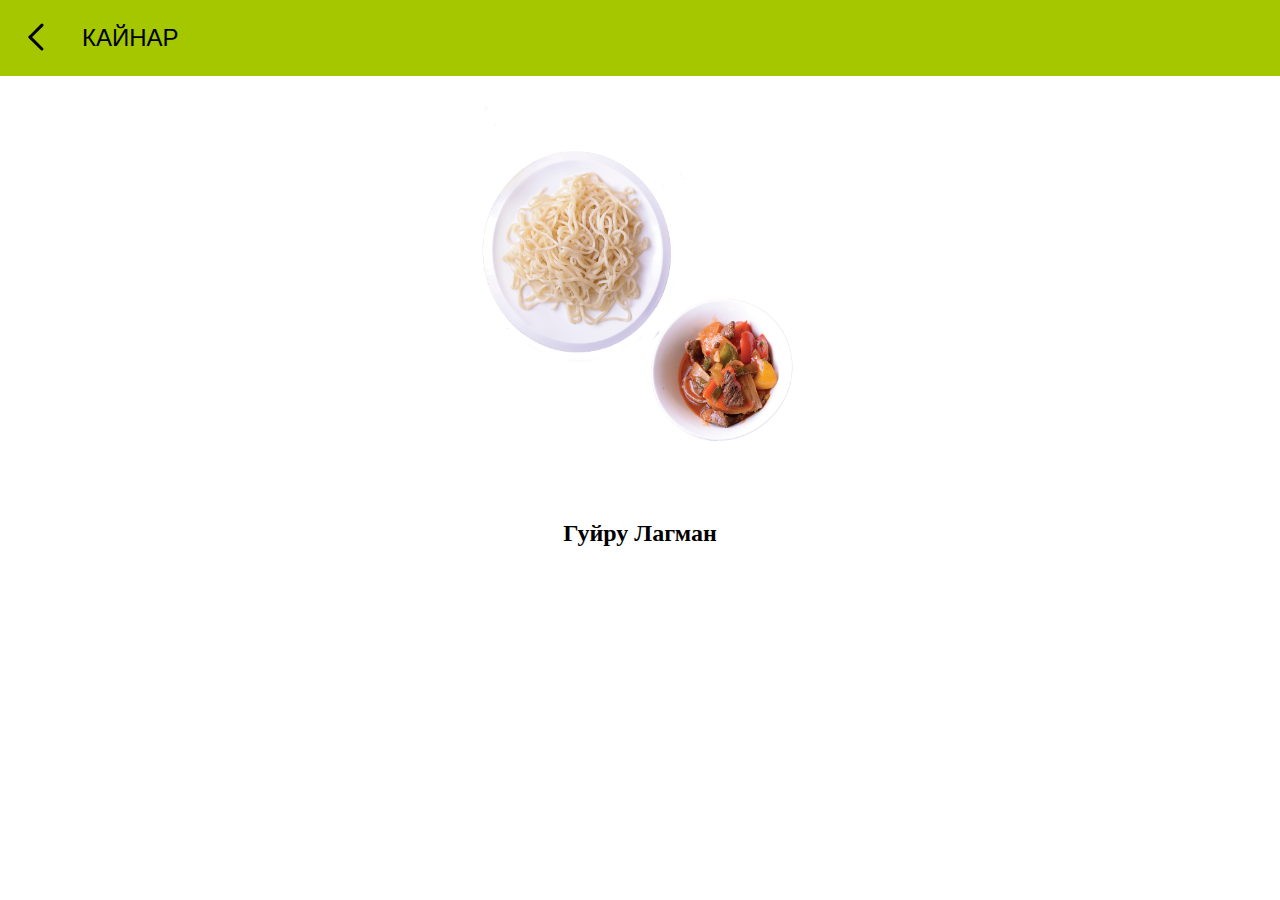
==== card.html @ 7f2285bd "first commit" ====
<!DOCTYPE html>
<html lang="en">
<head>
    <meta charset="UTF-8">
    <meta name="viewport" content="width=device-width, initial-scale=1.0">
    <link rel="stylesheet" href="index.css">
    <title>Kaynar</title>
</head>
<body>
    <header class="header">
        <button class="header__back-button">
            <img src="./back-button.svg" alt="Назад">
        </button>
        <div class="logo-title">КАЙНАР</div>
    </header>
    <div class="card-page">
        <img src="./lagman.jpg" alt="Лагман" class="card-page__image">
        <h2 class="card-page__name">Гуйру Лагман</h2>
        <p class="card-page__about"></p>
    </div>
</body>
</html>
---- index.css ----
@import url(https://allfont.ru/allfont.css?fonts=romic);
@import url(https://fonts.googleapis.com/css?family=Roboto);

body{
    margin: 0;
    padding: 0;
}

.header{
    display: flex;
    width: 100%;
    height: 76px;
    background-color: #A4C700;
    margin-bottom: 24px;
    align-items: center;
}

.header__back-button {
    border-color: transparent;
    background-color: transparent;
    width: min-content;
    height: min-content;
    margin-left: 20px;
}

.main{
    display: flex;
    flex-direction: column;
    align-items: center;
}

.logo-title{
    margin-left: 30px;
    font-family: 'Romic', arial;
    font-size: 24px;

}

.container{
    margin-bottom: 24px;
    
    width: 90%;
}

.container:last-of-type {
    margin-bottom: 45px;
}

.container__title{
    margin: 0;

    font-family: 'Roboto', arial;
    font-style: normal;
    font-weight: normal;
    font-size: 20px;
    line-height: 23px;

    color: #000000;
}

.card{
    margin-top: 29px;

    background-color: #C4C4C4;

    border-radius: 20px;
    display: flex;
    flex-direction: row;

    height: 130px;

}

.card__content {
    display: flex;
    flex-direction: column;
    margin-left: 16px;
    width: 100%;
    margin-right: 16px;
    justify-content: space-between;
    padding-bottom: 16px;
}

.card__text{
    display: flex;
    flex-direction: column;
}

.card__image{
    height: 130px;
    width: 130px;
}

.card__title{
    margin: 0;
    margin-top: 10px;

    font-family: Roboto;
    font-style: normal;
    font-weight: normal;
    font-size: 20px;
    line-height: 23px;
}

.card__describe{
    margin: 0;
    margin-top: 10px;

    font-family: Roboto;
    font-style: normal;
    font-weight: normal;
    font-size: 12px;
    line-height: 14px;
}

.card__cost{
    margin: 0;
    align-self: flex-end;

    margin-top: 5px;

    font-family: Roboto;
    font-style: normal;
    font-weight: normal;
    font-size: 16px;
    line-height: 20px;
}

.basket-button {
    height: 50px;
    width: 50px;
    border-radius: 25px;
    border-color: transparent;
    background-color: #A4C700;
    display: flex;
    align-items: center;
    justify-content: center;

    position: fixed;
    bottom: 15px;
    right: 15px;
}

.card-page {
    display: flex;
    flex-direction: column;
    align-items: center;
}

.card-page__image {
    width: 400px;
    height: 400px;
}
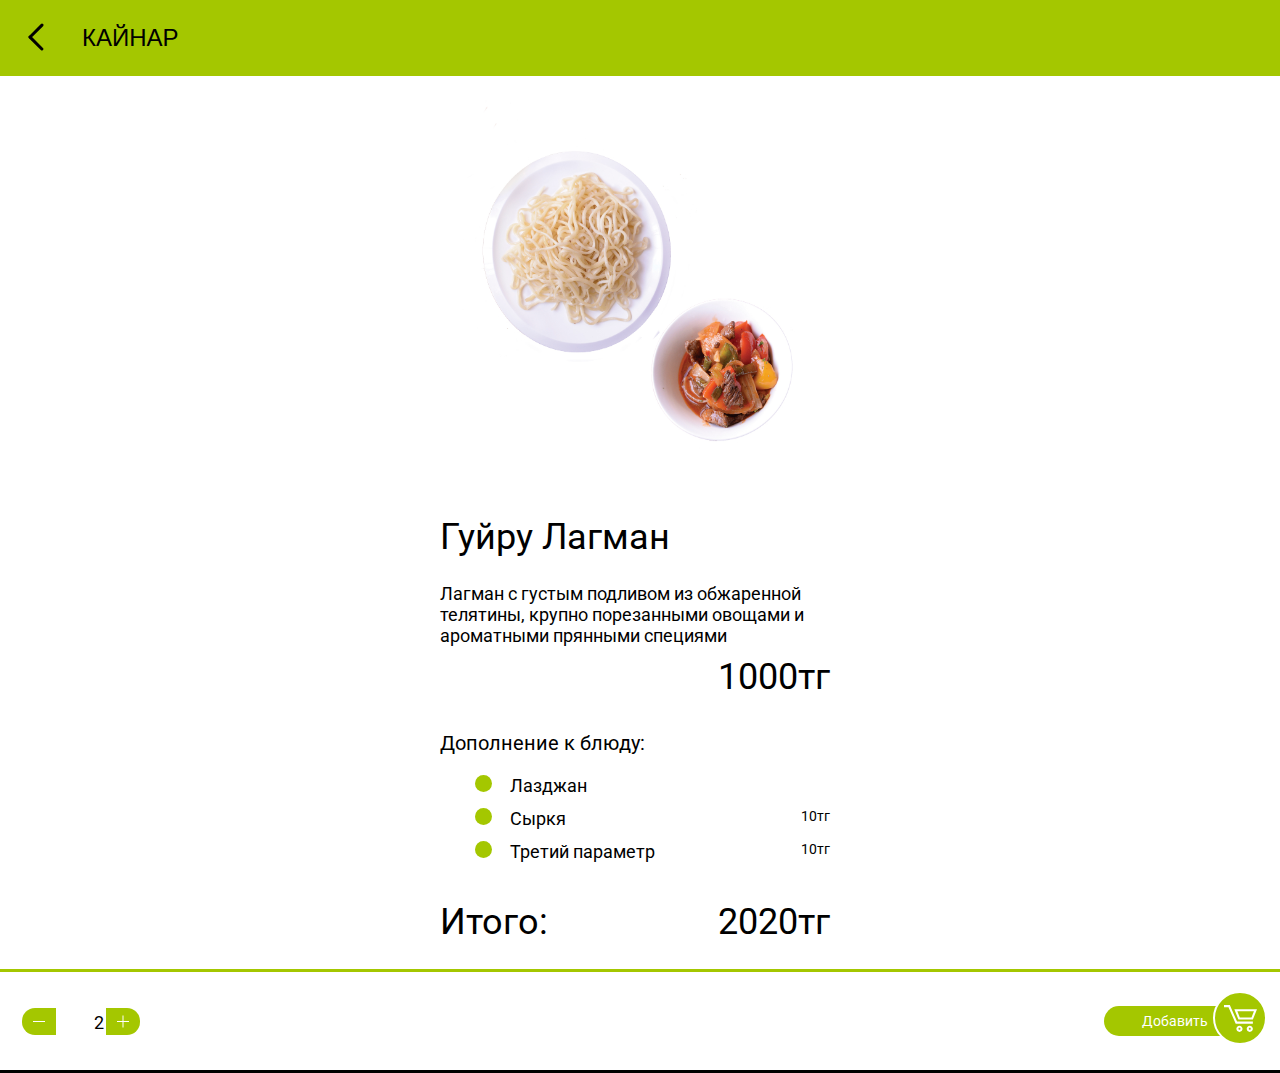
==== commit b38d641a: "card-page" ====
--- a/card.html
+++ b/card.html
@@ -16,7 +16,55 @@
     <div class="card-page">
         <img src="./lagman.jpg" alt="Лагман" class="card-page__image">
         <h2 class="card-page__name">Гуйру Лагман</h2>
-        <p class="card-page__about"></p>
+        <p class="card-page__about">Лагман с густым подливом из обжаренной телятины, 
+            крупно порезанными овощами и ароматными прянными 
+            специями</p>
+        <p class="card-page__cost">1000тг</p>
+        <h3 class="card-page__addons-title">Дополнение к блюду:</h3>
+        <div class="card-page__addons">
+            <div class="addon">
+                <label class="addon__name">Лазджан
+                    <input type="checkbox" checked="checked">
+                    <span class="checkmark"></span>
+                </label>
+                <p class="addon__cost"></p>
+            </div>
+            <div class="addon">
+                <label class="addon__name">Сыркя
+                    <input type="checkbox" checked="checked">
+                    <span class="checkmark"></span>
+                </label>
+                <p class="addon__cost">10тг</p>
+            </div>
+            <div class="addon">
+                <label class="addon__name">Третий параметр
+                    <input type="checkbox" checked="checked">
+                    <span class="checkmark"></span>
+                </label>
+                <p class="addon__cost">10тг</p>
+            </div>
+        </div>
+        <div class="card-page__total">
+            Итого: <div class="card-page__total-cost">2020тг</div>
+        </div>
+    </div>
+    <div class="footer">
+        <div class="footer__counter-block">
+            <button class="footer__minus-button">
+                <img src="./minus.svg" alt="Минус">
+            </button>
+            <div class="footer__counter">2</div>
+            <button class="footer__plus-button">
+                <img src="./plus.svg" alt="Плюс">
+            </button>
+        </div>
+        <button class="footer__button">
+            <div class="footer__button-title">Добавить</div>
+            <div class="basket-button basket-button_card-page">
+                <img src="./shopping-cart-symbol-for-e-commerce_icon-icons.com_56124.svg" alt="Корзина">
+            </div>
+        </button>
+        
     </div>
 </body>
 </html>--- a/index.css
+++ b/index.css
@@ -4,6 +4,9 @@
 body{
     margin: 0;
     padding: 0;
+    display: flex;
+    flex-direction: column;
+    align-items: center;
 }
 
 .header{
@@ -13,6 +16,9 @@
     background-color: #A4C700;
     margin-bottom: 24px;
     align-items: center;
+
+    top: 0;
+    left: 0;
 }
 
 .header__back-button {
@@ -129,8 +135,10 @@
 .basket-button {
     height: 50px;
     width: 50px;
-    border-radius: 25px;
-    border-color: transparent;
+    border-radius: 27px;
+    border-color: white;
+    border-style: solid;
+    border-width: 2px;
     background-color: #A4C700;
     display: flex;
     align-items: center;
@@ -141,13 +149,245 @@
     right: 15px;
 }
 
+.basket-button_card-page {
+    position: absolute;
+    right: -10%;
+    bottom: -25%;
+}
+
 .card-page {
     display: flex;
     flex-direction: column;
-    align-items: center;
+    width: 400px;
 }
 
 .card-page__image {
     width: 400px;
     height: 400px;
+}
+
+.card-page__name {
+    font-family: Roboto;
+    font-style: normal;
+    font-weight: normal;
+    font-size: 36px;
+    line-height: 42px;
+
+    margin: 0;
+    margin-top: 16px;
+    margin-bottom: 25px;
+}
+
+.card-page__about {
+    font-family: Roboto;
+    font-style: normal;
+    font-weight: normal;
+    font-size: 18px;
+    line-height: 21px;
+
+    margin: 0;
+}
+
+.card-page__cost {
+    font-family: Roboto;
+    font-style: normal;
+    font-weight: normal;
+    font-size: 36px;
+    line-height: 42px;
+
+    align-self: flex-end;
+    margin: 0;
+    margin-right: 10px;
+    margin-top: 10px;
+    margin-bottom: 14px;
+}
+
+.footer {
+    display: flex;
+    flex-direction: row;
+    width: 100%;
+    height: 98px;
+    align-items: center;
+
+    justify-content: space-between;
+
+    border-top-color: #A4C700;
+    border-style: solid;
+    border-radius: 2px;
+}
+
+.footer__counter-block {
+    display: flex;
+    flex-direction: row;
+    height: 27px;
+    margin-left: 22px;
+}
+
+.footer__minus-button {
+    border: transparent;
+    background-color: #A4C700;
+    border-top-left-radius: 13px;
+    border-bottom-left-radius: 13px;
+
+    display: flex;
+    align-items: center;
+    justify-content: center;
+
+    width: 34px;
+}
+
+.footer__counter {
+    border: transparent;
+    background-color: white;
+    width: 46px;
+
+    display: flex;
+    align-items: flex-end;
+    justify-content: flex-end;
+
+    font-family: Roboto;
+    font-style: normal;
+    font-weight: normal;
+    font-size: 18px;
+    line-height: 21px;
+    padding: 2px;
+}
+
+.footer__plus-button {
+    border: transparent;
+    background-color: #A4C700;
+    border-top-right-radius: 13px;
+    border-bottom-right-radius: 13px;
+
+    display: flex;
+    align-items: center;
+    justify-content: center;
+    width: 34px;
+}
+
+.footer__button {
+    border: none;
+    background: none;
+    display: flex;
+    flex-direction: row;
+    align-items: center;
+    justify-content: center;
+    margin-right: 28px;
+
+    position: relative;
+}
+
+.footer__button-title {
+    background-color: #A4C700;
+    color: white;
+    height: 30px;
+    width: 142px;
+    border-radius: 15px;
+
+    font-family: Roboto;
+    font-style: normal;
+    font-weight: normal;
+    font-size: 14px;
+    line-height: 16px;
+
+    display: flex;
+    align-items: center;
+    justify-content: center;
+}
+
+.addon {
+    display: flex;
+    flex-direction: row;
+    justify-content: space-between;
+}
+
+.addon__name {
+    display: block;
+    position: relative;
+    padding-left: 35px;
+    margin-bottom: 12px;
+    margin-left: 35px;
+
+    cursor: pointer;
+    font-family: Roboto;
+    font-style: normal;
+    font-weight: normal;
+    font-size: 18px;
+    line-height: 21px;
+    -webkit-user-select: none;
+    -moz-user-select: none;
+    -ms-user-select: none;
+    user-select: none;
+}
+
+.addon__name input {
+    position: absolute;
+    opacity: 0;
+    cursor: pointer;
+    height: 0;
+    width: 0;
+}
+
+.checkmark {
+    position: absolute;
+    top: 0;
+    left: 0;
+    height: 17px;
+    width: 17px;
+    background-color: white;
+    border-radius: 10px;
+    border-color: black;
+    border-style: solid;
+    border-width: 1px;
+}
+
+.addon__name input:checked ~ .checkmark {
+    background-color: #A4C700;
+    border: none;
+}
+
+.checkmark:after {
+    content: "";
+    position: absolute;
+    display: none;
+}
+
+.addon__name input:checked ~ .checkmark:after {
+    display: block;
+}
+
+.card-page__addons-title {
+    font-family: Roboto;
+    font-style: normal;
+    font-weight: normal;
+    font-size: 20px;
+    line-height: 23px;
+}
+
+.addon__cost {
+    margin: 0;
+    margin-right: 10px;
+    font-family: Roboto;
+    font-style: normal;
+    font-weight: normal;
+    font-size: 14px;
+    line-height: 16px;
+}
+
+.card-page__addons {
+    margin-bottom: 27px;
+}
+
+.card-page__total {
+    display: flex;
+    flex-direction: row;
+    justify-content: space-between;
+
+    font-family: Roboto;
+    font-style: normal;
+    font-weight: normal;
+    font-size: 36px;
+    line-height: 42px;
+    margin-right: 10px;
+    margin-bottom: 26px;
 }